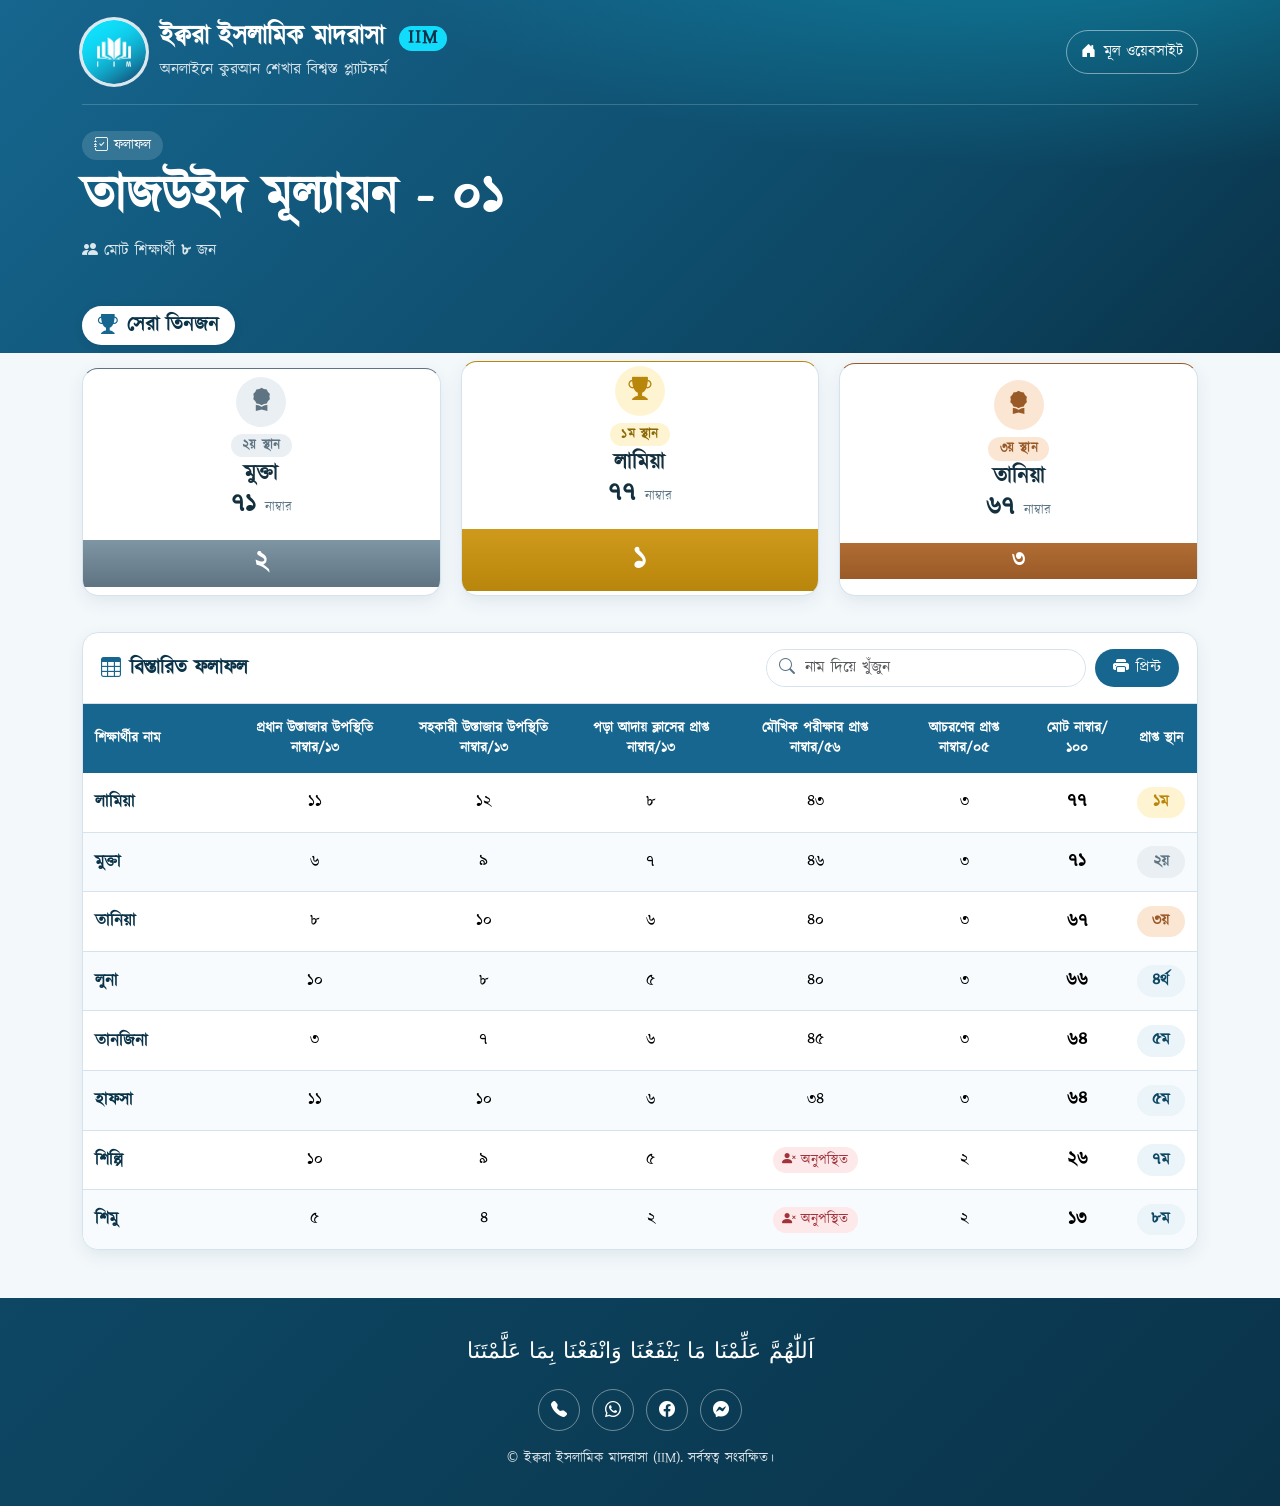
==== result.html @ 80e71060 "ruselt batch-1 add" ====
<!DOCTYPE html>
<html lang="bn">
<head>
  <meta charset="UTF-8">
  <meta name="viewport" content="width=device-width, initial-scale=1">
  <title>তাজউইদ মূল্যায়ন - ০১ | ফলাফল | ইক্বরা ইসলামিক মাদরাসা (IIM)</title>
  <meta name="description" content="ইক্বরা ইসলামিক মাদরাসা (IIM) — তাজউইদ মূল্যায়ন - ০১ পরীক্ষার ফলাফল।">
  <meta name="robots" content="noindex, nofollow">
  <meta name="theme-color" content="#16668f">

  <link rel="icon" type="image/png" href="assets/img/logo.png">
  <link rel="apple-touch-icon" href="assets/img/logo.png">

  <link href="https://cdn.jsdelivr.net/npm/bootstrap@5.3.3/dist/css/bootstrap.min.css" rel="stylesheet" crossorigin="anonymous">
  <link href="https://cdn.jsdelivr.net/npm/bootstrap-icons@1.11.3/font/bootstrap-icons.min.css" rel="stylesheet" crossorigin="anonymous">
  <link href="assets/css/style.css?v=8" rel="stylesheet">
</head>
<body>

  <a class="visually-hidden-focusable skip-link" href="#result">মূল বিষয়বস্তুতে যান</a>

  <!-- ===== Header / Hero ===== -->
  <header class="site-header">
    <div class="container">
      <div class="brand">
        <img class="brand-logo" src="assets/img/logo.png" width="72" height="72" alt="ইক্বরা ইসলামিক মাদরাসা লোগো">
        <div class="brand-text">
          <p class="brand-name">ইক্বরা ইসলামিক মাদরাসা <span class="brand-abbr">IIM</span></p>
          <p class="brand-tagline">অনলাইনে কুরআন শেখার বিশ্বস্ত প্ল্যাটফর্ম</p>
        </div>
        <a class="brand-link" href="https://iqra-islamic-madrasa.web.app/" aria-label="মূল ওয়েবসাইটে ফিরে যান">
          <i class="bi bi-house-door-fill" aria-hidden="true"></i>
          <span class="d-none d-sm-inline">মূল ওয়েবসাইট</span>
        </a>
      </div>

      <div class="exam-heading">
        <p class="exam-kicker"><i class="bi bi-journal-check" aria-hidden="true"></i> ফলাফল</p>
        <h1 class="exam-title" id="examTitle">তাজউইদ মূল্যায়ন - ০১</h1>
        <p class="exam-meta">
          <i class="bi bi-people-fill" aria-hidden="true"></i>
          মোট শিক্ষার্থী <strong id="totalStudents">—</strong> জন
        </p>
      </div>
    </div>
  </header>

  <main id="result" class="container main-wrap">

    <!-- ===== Top performers ===== -->
    <section class="podium-section" aria-labelledby="topHeading">
      <h2 class="section-title" id="topHeading">
        <i class="bi bi-trophy-fill" aria-hidden="true"></i> সেরা তিনজন
      </h2>
      <div class="podium" id="podium" aria-live="polite"></div>
    </section>

    <!-- ===== Result table ===== -->
    <section aria-labelledby="tableHeading">
      <div class="table-card">
        <div class="table-toolbar">
          <h2 class="section-title mb-0" id="tableHeading">
            <i class="bi bi-table" aria-hidden="true"></i> বিস্তারিত ফলাফল
          </h2>
          <div class="toolbar-actions">
            <div class="search-box">
              <i class="bi bi-search" aria-hidden="true"></i>
              <label for="searchInput" class="visually-hidden">শিক্ষার্থীর নাম খুঁজুন</label>
              <input id="searchInput" type="search" class="form-control" placeholder="নাম দিয়ে খুঁজুন" autocomplete="off">
            </div>
            <button type="button" class="btn btn-print" id="printBtn">
              <i class="bi bi-printer-fill" aria-hidden="true"></i>
              <span class="d-none d-sm-inline">প্রিন্ট</span>
            </button>
          </div>
        </div>

        <div class="table-responsive">
          <table class="table result-table align-middle mb-0">
            <caption class="visually-hidden">তাজউইদ মূল্যায়ন - ০১ এর ফলাফল তালিকা</caption>
            <thead>
              <tr>
                <th scope="col" class="col-name">শিক্ষার্থীর নাম</th>
                <th scope="col" class="text-center">প্রধান উস্তাজার উপস্থিতি নাম্বার/১৩</th>
                <th scope="col" class="text-center">সহকারী উস্তাজার উপস্থিতি নাম্বার/১৩</th>
                <th scope="col" class="text-center">পড়া আদায় ক্লাসের প্রাপ্ত নাম্বার/১৩</th>
                <th scope="col" class="text-center">মৌখিক পরীক্ষার প্রাপ্ত নাম্বার/৫৬</th>
                <th scope="col" class="text-center">আচরণের প্রাপ্ত নাম্বার/০৫</th>
                <th scope="col" class="text-center">মোট নাম্বার/১০০</th>
                <th scope="col" class="text-center">প্রাপ্ত স্থান</th>
              </tr>
            </thead>
            <tbody id="resultBody"></tbody>
          </table>
        </div>

        <div class="empty-state d-none" id="emptyState" role="status">
          <i class="bi bi-search" aria-hidden="true"></i>
          <p class="mb-0">এই নামে কোনো শিক্ষার্থী পাওয়া যায়নি। নামের বানান আবার দেখে খুঁজুন।</p>
        </div>
      </div>
    </section>

  </main>

  <!-- ===== Footer ===== -->
  <footer class="site-footer">
    <div class="container">
      <p class="dua" lang="ar" dir="rtl">اَللّٰهُمَّ عَلِّمْنَا مَا يَنْفَعُنَا وَانْفَعْنَا بِمَا عَلَّمْتَنَا</p>
      <div class="footer-links">
        <a href="tel:+8801760442635" aria-label="ফোন করুন"><i class="bi bi-telephone-fill" aria-hidden="true"></i></a>
        <a href="https://wa.me/8801760442635" target="_blank" rel="noopener noreferrer" aria-label="WhatsApp-এ যোগাযোগ করুন"><i class="bi bi-whatsapp" aria-hidden="true"></i></a>
        <a href="https://www.facebook.com/iqraislamicmadrasa" target="_blank" rel="noopener noreferrer" aria-label="Facebook পেজ দেখুন"><i class="bi bi-facebook" aria-hidden="true"></i></a>
        <a href="https://m.me/iqraislamicmadrasa" target="_blank" rel="noopener noreferrer" aria-label="Messenger-এ মেসেজ করুন"><i class="bi bi-messenger" aria-hidden="true"></i></a>
      </div>
      <p class="copyright">© ইক্বরা ইসলামিক মাদরাসা (IIM). সর্বস্বত্ব সংরক্ষিত।</p>
    </div>
  </footer>

  <script src="assets/js/data.js"></script>
  <script src="assets/js/app.js?v=2"></script>
</body>
</html>
---- assets/css/style.css ----
/* =========================================================
   ইক্বরা ইসলামিক মাদরাসা (IIM) — Result Sheet
   Theme colour from iqra-islamic-madrasa.web.app (#16668f)
   ========================================================= */

:root {
  --iim-primary: #16668f;
  --iim-primary-dark: #0d4764;
  --iim-deep: #0a3349;
  --iim-cyan: #12dcfc;       /* logo gradient top */
  --iim-tint: #eaf4f9;
  --iim-bg: #f3f8fb;
  --iim-surface: #ffffff;
  --iim-text: #14303f;
  --iim-muted: #5b7585;
  --iim-border: #d5e4ec;

  --gold: #b8860b;
  --gold-bg: #fff4d1;
  --silver: #5f7482;
  --silver-bg: #e9eff3;
  --bronze: #9a5a28;
  --bronze-bg: #fbe6d4;

  --font-display: 'CustomFont', 'Anek Bangla', 'Hind Siliguri', 'Noto Sans Bengali', 'Kalpurush', sans-serif;
  --font-body: 'CustomFont', 'Hind Siliguri', 'Noto Sans Bengali', 'Kalpurush', system-ui, -apple-system, 'Segoe UI', sans-serif;
  --radius: 16px;
}

*, *::before,
*::after { box-sizing: border-box; }

/* কাস্টম ফন্ট — পুরো পেজে ব্যবহৃত */
@font-face {
  font-family: 'CustomFont';
  src: url('../fonts/CustomFont.ttf') format('truetype');
  font-style: normal;
  font-display: swap;
}

body {
  margin: 0;
  font-family: var(--font-body);
  font-size: 1rem;
  line-height: 1.7;
  color: var(--iim-text);
  background: var(--iim-bg);
  -webkit-font-smoothing: antialiased;
}

:focus-visible {
  outline: 3px solid var(--iim-cyan);
  outline-offset: 2px;
}

.skip-link {
  position: absolute;
  top: 8px;
  left: 8px;
  z-index: 1000;
  padding: .5rem 1rem;
  background: #fff;
  color: var(--iim-primary-dark);
  border-radius: 8px;
}

/* ---------- Header ---------- */
.site-header {
  background:
    radial-gradient(1200px 400px at 85% -20%, rgba(18, 220, 252, .35), transparent 60%),
    linear-gradient(135deg, var(--iim-primary) 0%, var(--iim-primary-dark) 70%, var(--iim-deep) 100%);
  color: #fff;
  padding: 1.25rem 0 5.5rem;
}

.brand {
  display: flex;
  align-items: center;
  gap: .9rem;
  padding-bottom: 1.25rem;
  border-bottom: 1px solid rgba(255, 255, 255, .18);
}

.brand-logo {
  width: 64px;
  height: 64px;
  border-radius: 50%;
  flex: none;
  box-shadow: 0 0 0 3px rgba(255, 255, 255, .85);
  background: #fff;
}

.brand-text { min-width: 0; flex: 1; }

.brand-name {
  margin: 0;
  font-family: var(--font-display);
  font-weight: 700;
  font-size: clamp(1.15rem, 3.6vw, 1.65rem);
  line-height: 1.3;
}

.brand-abbr {
  display: inline-block;
  margin-left: .35rem;
  padding: 0 .55rem;
  font-size: .72em;
  font-weight: 600;
  letter-spacing: .06em;
  vertical-align: middle;
  color: var(--iim-deep);
  background: var(--iim-cyan);
  border-radius: 999px;
}

.brand-tagline {
  margin: .1rem 0 0;
  font-size: clamp(.85rem, 2.6vw, 1rem);
  color: rgba(255, 255, 255, .82);
}

.brand-link {
  flex: none;
  display: inline-flex;
  align-items: center;
  gap: .45rem;
  padding: .5rem .9rem;
  font-weight: 500;
  font-size: .92rem;
  color: #fff;
  text-decoration: none;
  border: 1px solid rgba(255, 255, 255, .45);
  border-radius: 999px;
  transition: background-color .2s, color .2s;
}

.brand-link:hover,
.brand-link:focus-visible {
  color: var(--iim-deep);
  background: #fff;
}

.exam-heading { padding-top: 1.6rem; }

.exam-kicker {
  display: inline-flex;
  align-items: center;
  gap: .4rem;
  margin: 0 0 .35rem;
  padding: .15rem .75rem;
  font-size: .9rem;
  font-weight: 500;
  background: rgba(255, 255, 255, .14);
  border-radius: 999px;
}

.exam-title {
  margin: 0;
  font-family: var(--font-display);
  font-weight: 700;
  font-size: clamp(1.9rem, 7vw, 3.2rem);
  line-height: 1.25;
}

.exam-meta {
  margin: .5rem 0 0;
  color: rgba(255, 255, 255, .85);
}

/* ---------- Main ---------- */
.main-wrap {
  margin-top: -3.4rem;
  padding-bottom: 3rem;
}

.section-title {
  display: flex;
  align-items: center;
  gap: .55rem;
  margin: 0 0 1rem;
  font-family: var(--font-display);
  font-weight: 700;
  font-size: 1.25rem;
  color: var(--iim-deep);
}

.section-title i { color: var(--iim-primary); }

/* Section title inside podium sits on a light surface, so give it a backing */
#topHeading {
  display: inline-flex;
  padding: .45rem 1rem;
  background: var(--iim-surface);
  border-radius: 999px;
  box-shadow: 0 2px 10px rgba(10, 51, 73, .12);
}

/* ---------- Podium ---------- */
.podium-section {
  margin-top: .5rem;
  margin-bottom: 1.75rem;
}

.podium {
  display: grid;
  grid-template-columns: 1fr;
  gap: .9rem;
}

.podium-card {
  display: grid;
  grid-template-areas:
    "icon rank  score"
    "icon name  score";
  grid-template-columns: auto 1fr auto;
  align-items: center;
  column-gap: .85rem;
  row-gap: .1rem;
  padding: 1rem 1.1rem;
  overflow: hidden;
  background: var(--iim-surface);
  border: 1px solid var(--iim-border);
  border-top: 5px solid var(--iim-border);
  border-radius: var(--radius);
  box-shadow: 0 6px 18px rgba(10, 51, 73, .08);
  animation: podium-rise .5s ease backwards;
}

.podium-card:nth-child(2) { animation-delay: .12s; }
.podium-card:nth-child(3) { animation-delay: .24s; }

@keyframes podium-rise {
  from { opacity: 0; transform: translateY(14px); }
  to   { opacity: 1; transform: translateY(0); }
}

.podium-icon {
  grid-area: icon;
  display: grid;
  place-items: center;
  width: 50px;
  height: 50px;
  font-size: 1.45rem;
  border-radius: 50%;
}

.podium-rank {
  grid-area: rank;
  align-self: end;
  justify-self: start;
  margin: 0;
  padding: .05rem .7rem;
  font-size: .8rem;
  font-weight: 600;
  letter-spacing: .02em;
  border-radius: 999px;
  background: var(--iim-tint);
  color: var(--iim-primary-dark);
}

.podium-name {
  grid-area: name;
  align-self: start;
  margin: 0;
  font-family: var(--font-display);
  font-size: clamp(1.15rem, 4.5vw, 1.35rem);
  font-weight: 700;
  line-height: 1.3;
  color: var(--iim-text);
}

.podium-score {
  grid-area: score;
  align-self: center;
  margin: 0;
  text-align: right;
  font-size: .8rem;
  color: var(--iim-muted);
}

.podium-score span {
  display: block;
  font-family: var(--font-display);
  font-size: 1.7rem;
  font-weight: 700;
  line-height: 1.15;
  color: var(--iim-text);
}

.podium-pedestal { display: none; }

.p-1 { border-top-color: var(--gold); }
.p-1 .podium-icon { color: var(--gold); background: var(--gold-bg); }
.p-1 .podium-rank { color: #8a6a05; background: var(--gold-bg); }

.p-2 { border-top-color: var(--silver); }
.p-2 .podium-icon { color: var(--silver); background: var(--silver-bg); }
.p-2 .podium-rank { color: var(--silver); background: var(--silver-bg); }

.p-3 { border-top-color: var(--bronze); }
.p-3 .podium-icon { color: var(--bronze); background: var(--bronze-bg); }
.p-3 .podium-rank { color: var(--bronze); background: var(--bronze-bg); }

@media (min-width: 768px) {
  .podium {
    grid-template-columns: repeat(3, 1fr);
    align-items: end;
    gap: 1.25rem;
  }

  .podium-card {
    grid-template-areas:
      "icon"
      "rank"
      "name"
      "score"
      "pedestal";
    grid-template-columns: 1fr;
    justify-items: center;
    row-gap: .15rem;
    padding: 1.5rem 1rem 0;
    text-align: center;
    border-top-width: 1px;
  }

  .p-2 { order: 1; }
  .p-1 { order: 2; }
  .p-3 { order: 3; }

  .podium-section { margin-bottom: 2.25rem; }

  .podium-icon { margin-bottom: .3rem; }

  .podium-name,
  .podium-score { text-align: center; }
  .podium-rank { justify-self: center; align-self: auto; }
  .podium-score span { display: inline; font-size: 1.55rem; margin-right: .25rem; }

  /* পেডেস্টাল — ১ম স্থান সবার উঁচুতে */
  .podium-pedestal {
    display: block;
    grid-area: pedestal;
    justify-self: stretch;
    margin: 1.15rem -1rem 0;
    padding: .95rem 0 1.05rem;
    font-family: var(--font-display);
    font-size: 1.9rem;
    font-weight: 700;
    line-height: 1;
    text-align: center;
    color: #fff;
    -webkit-print-color-adjust: exact;
    print-color-adjust: exact;
  }

  .p-1 .podium-pedestal { background: linear-gradient(180deg, #cf9a1c, var(--gold)); }
  .p-2 .podium-pedestal { padding: .6rem 0 .75rem; font-size: 1.6rem; background: linear-gradient(180deg, #7e95a3, var(--silver)); }
  .p-3 .podium-pedestal { padding: .35rem 0 .5rem; font-size: 1.4rem; background: linear-gradient(180deg, #b06c33, var(--bronze)); }
}

/* ---------- Table card ---------- */
.table-card {
  background: var(--iim-surface);
  border: 1px solid var(--iim-border);
  border-radius: var(--radius);
  box-shadow: 0 6px 18px rgba(10, 51, 73, .08);
  overflow: hidden;
}

.table-toolbar {
  display: flex;
  flex-wrap: wrap;
  align-items: center;
  justify-content: space-between;
  gap: .75rem;
  padding: 1rem 1.15rem;
  border-bottom: 1px solid var(--iim-border);
}

.toolbar-actions {
  display: flex;
  flex: 1 1 260px;
  justify-content: flex-end;
  gap: .6rem;
}

.search-box {
  position: relative;
  flex: 1 1 auto;
  max-width: 320px;
}

.search-box i {
  position: absolute;
  top: 50%;
  left: .85rem;
  transform: translateY(-50%);
  color: var(--iim-muted);
  pointer-events: none;
}

.search-box .form-control {
  padding-left: 2.4rem;
  font-family: var(--font-body);
  border-color: var(--iim-border);
  border-radius: 999px;
}

.search-box .form-control:focus {
  border-color: var(--iim-primary);
  box-shadow: 0 0 0 .2rem rgba(22, 102, 143, .2);
}

.btn-print {
  display: inline-flex;
  align-items: center;
  gap: .45rem;
  font-weight: 500;
  color: #fff;
  background: var(--iim-primary);
  border: 0;
  border-radius: 999px;
  padding: .45rem 1.1rem;
}

.btn-print:hover,
.btn-print:focus-visible {
  color: #fff;
  background: var(--iim-primary-dark);
}

/* ---------- Table (tablet / desktop) ---------- */
.result-table {
  --bs-table-bg: transparent;
  min-width: 860px;
  font-size: .98rem;
}

.result-table thead th {
  padding: .9rem .75rem;
  font-size: .86rem;
  font-weight: 600;
  line-height: 1.45;
  color: #fff;
  background: var(--iim-primary);
  border-bottom: 0;
  vertical-align: middle;
}

.result-table .col-name { min-width: 150px; }

.result-table tbody th,
.result-table tbody td {
  padding: .85rem .75rem;
  text-align: center;
  border-color: var(--iim-border);
}

.result-table tbody tr:nth-child(even) > * { background: #f7fbfd; }
.result-table tbody tr:hover > * { background: var(--iim-tint); }

.result-table tbody th.c-name {
  text-align: left;
  font-family: var(--font-display);
  font-weight: 600;
  font-size: 1.05rem;
  color: var(--iim-deep);
}

/* নাম কলাম স্ক্রল করার সময় স্থির থাকবে */
.result-table .col-name,
.result-table tbody th.c-name {
  position: sticky;
  left: 0;
  z-index: 1;
}

.result-table tbody th.c-name { background: var(--iim-surface); }
.result-table tbody tr:nth-child(even) > th.c-name { background: #f7fbfd; }
.result-table tbody tr:hover > th.c-name { background: var(--iim-tint); }
.result-table thead .col-name { background: var(--iim-primary); }

.c-total {
  font-family: var(--font-display);
  font-weight: 700;
  font-size: 1.1rem;
  color: var(--iim-primary-dark);
}

.rank-badge {
  display: inline-block;
  min-width: 3rem;
  padding: .15rem .75rem;
  font-weight: 600;
  color: var(--iim-primary-dark);
  background: var(--iim-tint);
  border-radius: 999px;
}

.rank-badge.rank-1 { color: var(--gold); background: var(--gold-bg); }
.rank-badge.rank-2 { color: var(--silver); background: var(--silver-bg); }
.rank-badge.rank-3 { color: var(--bronze); background: var(--bronze-bg); }

.absent-badge {
  display: inline-flex;
  align-items: center;
  gap: .3rem;
  padding: .1rem .6rem;
  font-size: .85rem;
  font-weight: 500;
  color: #a1343a;
  background: #fde8ea;
  border-radius: 999px;
  white-space: nowrap;
}

.empty-state {
  padding: 2rem 1rem;
  text-align: center;
  color: var(--iim-muted);
}

.empty-state i { display: block; margin-bottom: .5rem; font-size: 1.8rem; }

/* ---------- Table → cards (mobile) ---------- */
@media (max-width: 767.98px) {
  .table-toolbar { padding: .9rem; }
  .toolbar-actions { flex-basis: 100%; justify-content: stretch; }
  .search-box { max-width: none; }

  .table-responsive { overflow: visible; padding: .9rem; background: var(--iim-bg); }

  .result-table { min-width: 0; }
  .result-table thead { display: none; }
  .result-table,
  .result-table tbody { display: block; }

  .result-table tbody tr {
    position: relative;
    display: block;
    margin-bottom: .9rem;
    background: var(--iim-surface);
    border: 1px solid var(--iim-border);
    border-radius: 14px;
    overflow: hidden;
    box-shadow: 0 3px 10px rgba(10, 51, 73, .06);
  }

  .result-table tbody tr:last-child { margin-bottom: 0; }
  .result-table tbody tr[hidden] { display: none; }

  .result-table tbody tr:nth-child(even) > *,
  .result-table tbody tr:hover > * { background: transparent; }

  .result-table tbody th.c-name {
    position: static;
    display: block;
    padding: .8rem 5.5rem .8rem 1rem;
    text-align: left;
    font-size: 1.15rem;
    color: #fff;
    background: var(--iim-primary);
    border: 0;
  }

  .result-table tbody tr:nth-child(even) > th.c-name,
  .result-table tbody tr:hover > th.c-name { background: var(--iim-primary); }

  .result-table tbody td {
    display: flex;
    align-items: center;
    justify-content: space-between;
    gap: 1rem;
    padding: .6rem 1rem;
    text-align: right;
    font-weight: 600;
    border-width: 0 0 1px;
  }

  .result-table tbody td::before {
    content: attr(data-label);
    flex: 1;
    text-align: left;
    font-weight: 400;
    font-size: .92rem;
    color: var(--iim-muted);
  }

  .result-table tbody td.c-total {
    background: var(--iim-tint) !important;
    border-bottom: 0;
  }

  .result-table tbody td.c-total::before { color: var(--iim-primary-dark); font-weight: 600; }

  /* প্রাপ্ত স্থান কার্ডের উপরের ডান কোণায় */
  .result-table tbody td.c-rank {
    position: absolute;
    top: .65rem;
    right: .75rem;
    display: block;
    padding: 0;
    border: 0;
  }

  .result-table tbody td.c-rank::before { content: none; }
  .result-table tbody td.c-rank .rank-badge { background: #fff; }
}

/* ---------- Footer ---------- */
.site-footer {
  padding: 2rem 0 2.25rem;
  text-align: center;
  color: rgba(255, 255, 255, .85);
  background: linear-gradient(135deg, var(--iim-primary-dark), var(--iim-deep));
}

.dua {
  margin: 0 0 1rem;
  font-family: 'CustomFont', 'Amiri', 'Noto Naskh Arabic', 'Traditional Arabic', serif;
  font-size: 1.35rem;
  line-height: 2;
  color: #fff;
}

.footer-links {
  display: flex;
  justify-content: center;
  gap: .75rem;
  margin-bottom: 1rem;
}

.footer-links a {
  display: grid;
  place-items: center;
  width: 42px;
  height: 42px;
  color: #fff;
  text-decoration: none;
  border: 1px solid rgba(255, 255, 255, .4);
  border-radius: 50%;
  transition: background-color .2s, color .2s;
}

.footer-links a:hover,
.footer-links a:focus-visible {
  color: var(--iim-deep);
  background: var(--iim-cyan);
}

.copyright { margin: 0; font-size: .85rem; }

/* ---------- Motion & print ---------- */
@media (prefers-reduced-motion: reduce) {
  * { transition: none !important; animation: none !important; scroll-behavior: auto !important; }
}

@media print {
  /* A4 ল্যান্ডস্কেপ — চারদিকে ০.৫ ইঞ্চি (Word-এর 'Narrow' মার্জিন) */
  @page { size: A4 landscape; margin: 0.5in; }

  * { -webkit-print-color-adjust: exact; print-color-adjust: exact; }

  /* প্রথম পেজের উপরে মোট ~2.5cm ফাঁকা (পেজ মার্জিন 12.7mm + body padding 12.3mm) */
  body { background: #fff; padding-top: 12.3mm; }

  /* প্রতিষ্ঠানের হেডিং শুধু প্রথম পেজে — কমপ্যাক্ট */
  .site-header {
    padding: 0 0 .6rem;
    color: #000;
    background: #fff;
    border-bottom: 3px solid var(--iim-primary);
  }
  /* প্রথম পেজ: ব্র্যান্ড বামে, ফলাফল শিরোনাম তার ডান পাশে — এক সারিতে */
  .site-header .container {
    display: flex;
    align-items: center;
    justify-content: space-between;
    gap: 1rem;
  }
  .brand { padding-bottom: 0; border-bottom: 0; }
  .brand-logo { width: 40px; height: 40px; box-shadow: 0 0 0 2px #fff; }
  .brand-link, .toolbar-actions, .site-footer .footer-links, .skip-link { display: none !important; }
  .brand-tagline, .exam-meta { color: #333; }
  .exam-kicker { background: #eef; color: #000; }
  .exam-heading { padding-top: 0; text-align: right; }
  .exam-title { font-size: 1.5rem; }
  .exam-meta { font-size: .9rem; }

  .main-wrap { margin-top: 0; padding-bottom: 1rem; }
  .podium-section { display: none; }

  .section-title { margin-bottom: .5rem; font-size: 1.05rem; }

  .table-card { border: 1px solid #b9c9d3; border-radius: 8px; box-shadow: none; }
  .table-toolbar { padding: .5rem .75rem; border-bottom-color: #ccc; }
  .table-responsive { overflow: visible !important; }

  /* টেবিল কমপ্যাক্ট — পূর্ণ প্রস্থ ব্যবহার করবে */
  .result-table { min-width: 0; width: 100%; font-size: .8rem; }
  .result-table thead th,
  .result-table thead .col-name {
    padding: .5rem;
    font-size: .74rem;
    color: #000;
    background: #e5eef3 !important;
  }
  .result-table tbody th,
  .result-table tbody td { padding: .4rem .5rem; line-height: 1.35; }
  .result-table .col-name,
  .result-table tbody th.c-name { position: static; }
  .c-total { font-size: .9rem; }
  .rank-badge { min-width: 0; padding: .05rem .5rem; font-size: .75rem; }

  /* সারি কখনো মাঝখানে ভাঙবে না */
  .result-table tbody tr { break-inside: avoid; page-break-inside: avoid; }
  /* প্রতি পেজে ১০ জন */
  .result-table tbody tr.page-break { break-before: page; page-break-before: always; }

  .site-footer { padding: 1rem 0; color: #000; background: #fff; border-top: 1px solid #ccc; }
  .dua { color: #000; }
}
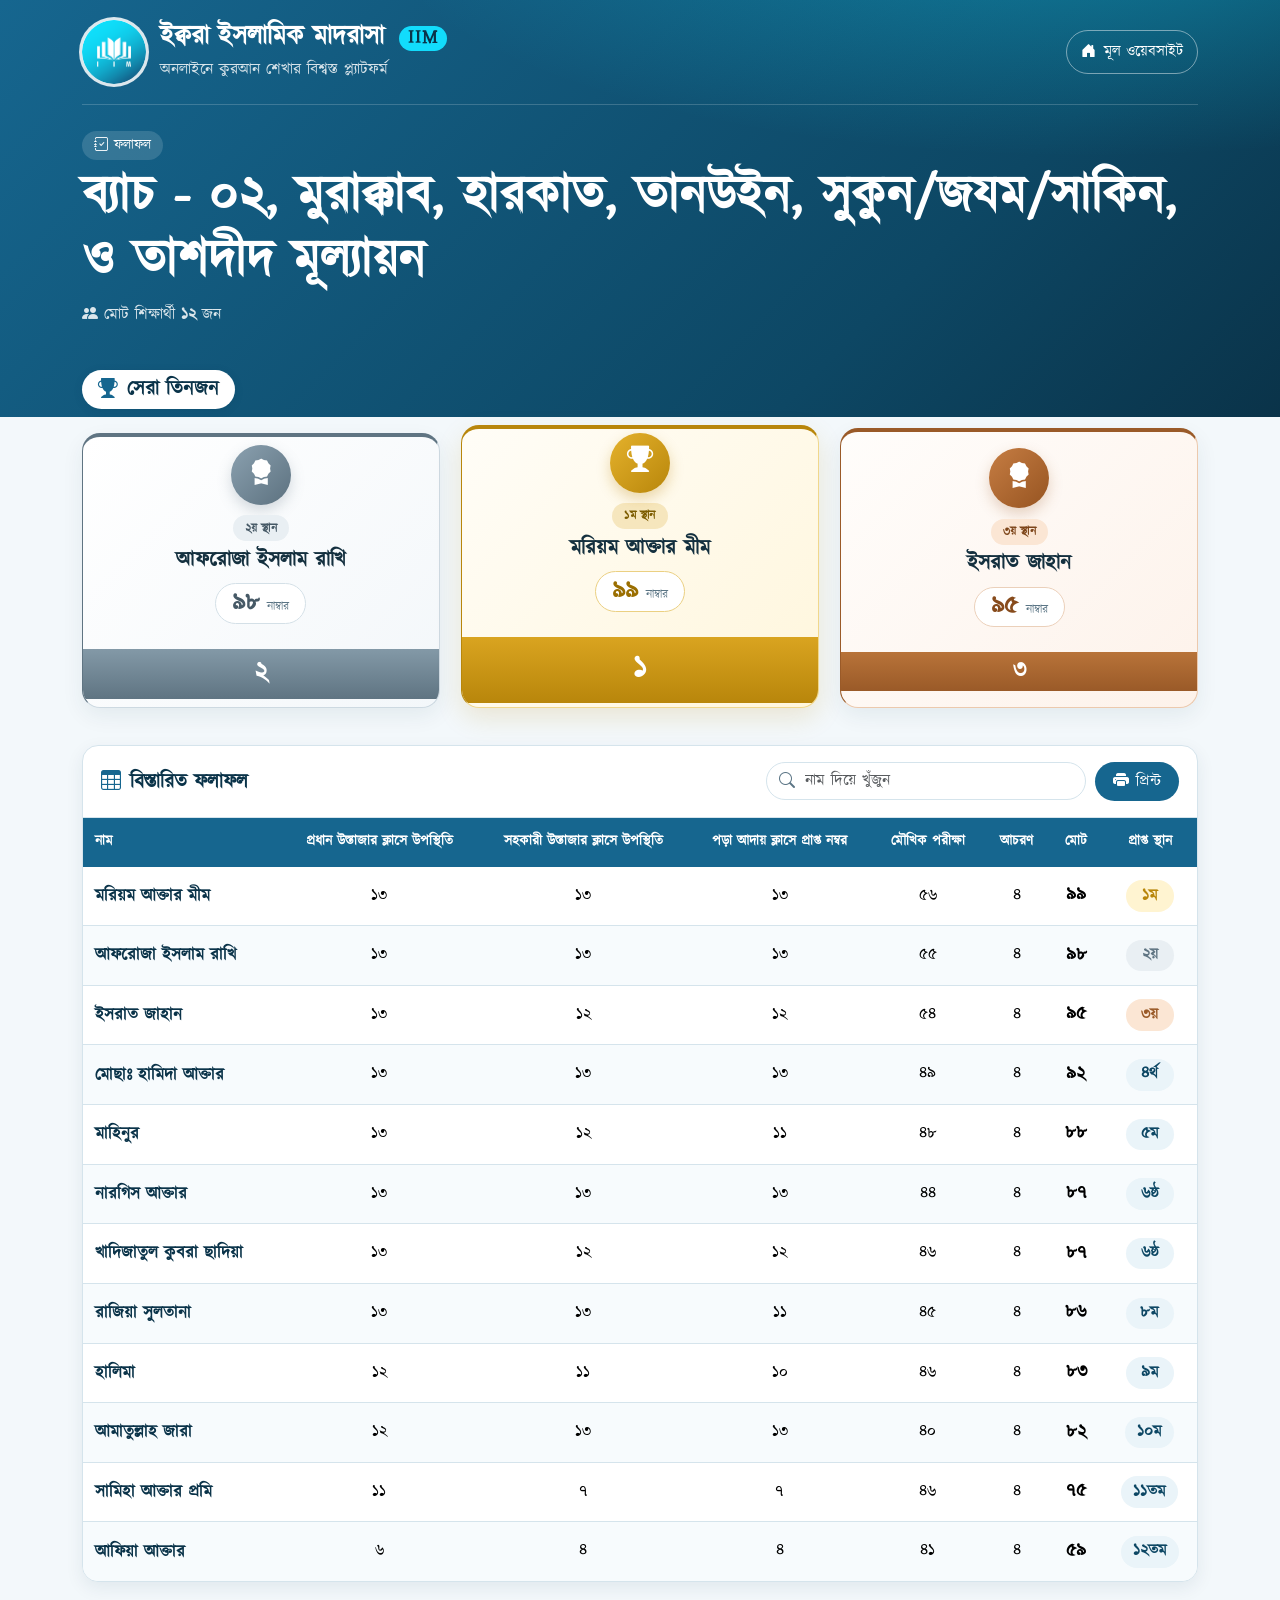
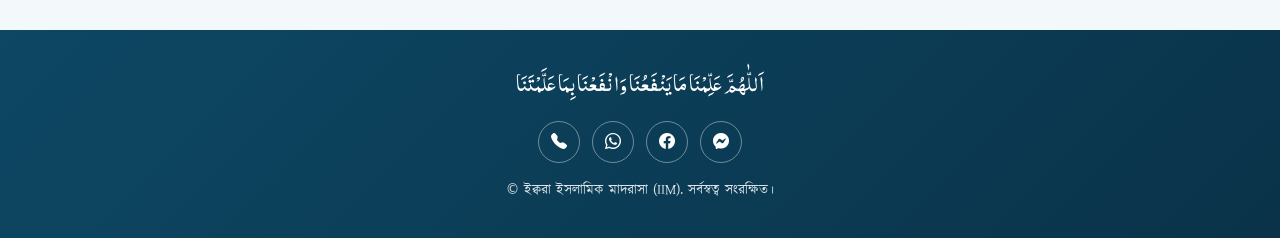
==== commit 4f282b63: "Class batch 02 ruselt add" ====
--- a/result.html
+++ b/result.html
@@ -13,7 +13,7 @@
 
   <link href="https://cdn.jsdelivr.net/npm/bootstrap@5.3.3/dist/css/bootstrap.min.css" rel="stylesheet" crossorigin="anonymous">
   <link href="https://cdn.jsdelivr.net/npm/bootstrap-icons@1.11.3/font/bootstrap-icons.min.css" rel="stylesheet" crossorigin="anonymous">
-  <link href="assets/css/style.css?v=8" rel="stylesheet">
+  <link href="assets/css/style.css?v=9" rel="stylesheet">
 </head>
 <body>
 
@@ -80,13 +80,13 @@
             <caption class="visually-hidden">তাজউইদ মূল্যায়ন - ০১ এর ফলাফল তালিকা</caption>
             <thead>
               <tr>
-                <th scope="col" class="col-name">শিক্ষার্থীর নাম</th>
-                <th scope="col" class="text-center">প্রধান উস্তাজার উপস্থিতি নাম্বার/১৩</th>
-                <th scope="col" class="text-center">সহকারী উস্তাজার উপস্থিতি নাম্বার/১৩</th>
-                <th scope="col" class="text-center">পড়া আদায় ক্লাসের প্রাপ্ত নাম্বার/১৩</th>
-                <th scope="col" class="text-center">মৌখিক পরীক্ষার প্রাপ্ত নাম্বার/৫৬</th>
-                <th scope="col" class="text-center">আচরণের প্রাপ্ত নাম্বার/০৫</th>
-                <th scope="col" class="text-center">মোট নাম্বার/১০০</th>
+                <th scope="col" class="col-name">নাম</th>
+                <th scope="col" class="text-center">প্রধান উস্তাজার ক্লাসে উপস্থিতি</th>
+                <th scope="col" class="text-center">সহকারী উস্তাজার ক্লাসে উপস্থিতি</th>
+                <th scope="col" class="text-center">পড়া আদায় ক্লাসে প্রাপ্ত নম্বর</th>
+                <th scope="col" class="text-center">মৌখিক পরীক্ষা</th>
+                <th scope="col" class="text-center">আচরণ</th>
+                <th scope="col" class="text-center">মোট</th>
                 <th scope="col" class="text-center">প্রাপ্ত স্থান</th>
               </tr>
             </thead>
--- a/assets/css/style.css
+++ b/assets/css/style.css
@@ -30,10 +30,18 @@
 *, *::before,
 *::after { box-sizing: border-box; }
 
-/* কাস্টম ফন্ট — পুরো পেজে ব্যবহৃত */
+/* কাস্টম ফন্ট — বাংলা (পুরো পেজে ব্যবহৃত) */
 @font-face {
   font-family: 'CustomFont';
   src: url('../fonts/CustomFont.ttf') format('truetype');
+  font-style: normal;
+  font-display: swap;
+}
+
+/* আরবি লেখার ফন্ট (দোয়া ইত্যাদি) */
+@font-face {
+  font-family: 'IIMArabic';
+  src: url('../fonts/iimarabicfont.ttf') format('truetype');
   font-style: normal;
   font-display: swap;
 }
@@ -198,32 +206,39 @@
 /* ---------- Podium ---------- */
 .podium-section {
   margin-top: .5rem;
-  margin-bottom: 1.75rem;
+  margin-bottom: 1.85rem;
 }
 
 .podium {
   display: grid;
   grid-template-columns: 1fr;
-  gap: .9rem;
+  gap: .95rem;
 }
 
 .podium-card {
+  position: relative;
   display: grid;
   grid-template-areas:
     "icon rank  score"
     "icon name  score";
   grid-template-columns: auto 1fr auto;
   align-items: center;
-  column-gap: .85rem;
-  row-gap: .1rem;
-  padding: 1rem 1.1rem;
+  column-gap: .95rem;
+  row-gap: .2rem;
+  padding: 1.05rem 1.2rem;
   overflow: hidden;
   background: var(--iim-surface);
   border: 1px solid var(--iim-border);
-  border-top: 5px solid var(--iim-border);
-  border-radius: var(--radius);
-  box-shadow: 0 6px 18px rgba(10, 51, 73, .08);
+  border-left: 5px solid var(--iim-border);
+  border-radius: 18px;
+  box-shadow: 0 8px 22px rgba(10, 51, 73, .07);
+  transition: transform .25s ease, box-shadow .25s ease;
   animation: podium-rise .5s ease backwards;
+}
+
+.podium-card:hover {
+  transform: translateY(-3px);
+  box-shadow: 0 12px 28px rgba(10, 51, 73, .12);
 }
 
 .podium-card:nth-child(2) { animation-delay: .12s; }
@@ -238,10 +253,11 @@
   grid-area: icon;
   display: grid;
   place-items: center;
-  width: 50px;
-  height: 50px;
-  font-size: 1.45rem;
-  border-radius: 50%;
+  width: 54px;
+  height: 54px;
+  font-size: 1.5rem;
+  border-radius: 16px;
+  box-shadow: inset 0 2px 6px rgba(255, 255, 255, .65), 0 4px 10px rgba(0, 0, 0, .06);
 }
 
 .podium-rank {
@@ -249,9 +265,9 @@
   align-self: end;
   justify-self: start;
   margin: 0;
-  padding: .05rem .7rem;
-  font-size: .8rem;
-  font-weight: 600;
+  padding: .15rem .75rem;
+  font-size: .78rem;
+  font-weight: 700;
   letter-spacing: .02em;
   border-radius: 999px;
   background: var(--iim-tint);
@@ -263,49 +279,128 @@
   align-self: start;
   margin: 0;
   font-family: var(--font-display);
-  font-size: clamp(1.15rem, 4.5vw, 1.35rem);
+  font-size: clamp(1.12rem, 4.3vw, 1.32rem);
   font-weight: 700;
-  line-height: 1.3;
+  line-height: 1.35;
   color: var(--iim-text);
+  word-break: break-word;
 }
 
 .podium-score {
   grid-area: score;
   align-self: center;
   margin: 0;
-  text-align: right;
-  font-size: .8rem;
+  padding: .45rem .8rem;
+  text-align: center;
+  font-size: .75rem;
+  font-weight: 500;
   color: var(--iim-muted);
+  background: var(--iim-bg);
+  border: 1px solid var(--iim-border);
+  border-radius: 14px;
+  min-width: 72px;
 }
 
 .podium-score span {
   display: block;
   font-family: var(--font-display);
-  font-size: 1.7rem;
+  font-size: 1.6rem;
   font-weight: 700;
-  line-height: 1.15;
+  line-height: 1.1;
   color: var(--iim-text);
 }
 
 .podium-pedestal { display: none; }
 
-.p-1 { border-top-color: var(--gold); }
-.p-1 .podium-icon { color: var(--gold); background: var(--gold-bg); }
-.p-1 .podium-rank { color: #8a6a05; background: var(--gold-bg); }
-
-.p-2 { border-top-color: var(--silver); }
-.p-2 .podium-icon { color: var(--silver); background: var(--silver-bg); }
-.p-2 .podium-rank { color: var(--silver); background: var(--silver-bg); }
-
-.p-3 { border-top-color: var(--bronze); }
-.p-3 .podium-icon { color: var(--bronze); background: var(--bronze-bg); }
-.p-3 .podium-rank { color: var(--bronze); background: var(--bronze-bg); }
-
+/* ১ম স্থান — গোল্ডেন প্রিমিয়াম কার্ড */
+.p-1 {
+  background: linear-gradient(135deg, #fffdf7 0%, #fff6dc 100%);
+  border-color: #f0d78c;
+  border-left: 6px solid var(--gold);
+  box-shadow: 0 10px 26px rgba(184, 134, 11, .16);
+}
+.p-1 .podium-icon {
+  color: #fff;
+  background: linear-gradient(135deg, #e5b22c, #b8860b);
+  box-shadow: 0 6px 14px rgba(184, 134, 11, .3);
+}
+.p-1 .podium-rank {
+  color: #7c5c00;
+  background: rgba(212, 160, 23, .22);
+}
+.p-1 .podium-score {
+  background: #fff;
+  border-color: #ebd082;
+}
+.p-1 .podium-score span { color: #9a6e00; }
+
+/* ২য় স্থান — সিলভার প্রিমিয়াম কার্ড */
+.p-2 {
+  background: linear-gradient(135deg, #ffffff 0%, #f3f7fa 100%);
+  border-color: #cdd9e1;
+  border-left: 6px solid var(--silver);
+}
+.p-2 .podium-icon {
+  color: #fff;
+  background: linear-gradient(135deg, #8ba1b0, #5c717f);
+  box-shadow: 0 6px 14px rgba(95, 116, 130, .25);
+}
+.p-2 .podium-rank {
+  color: #465966;
+  background: var(--silver-bg);
+}
+.p-2 .podium-score {
+  background: #fff;
+  border-color: #d4e0e7;
+}
+.p-2 .podium-score span { color: #465966; }
+
+/* ৩য় স্থান — ব্রোঞ্জ প্রিমিয়াম কার্ড */
+.p-3 {
+  background: linear-gradient(135deg, #fffdfb 0%, #fdf2ea 100%);
+  border-color: #ecc9ad;
+  border-left: 6px solid var(--bronze);
+}
+.p-3 .podium-icon {
+  color: #fff;
+  background: linear-gradient(135deg, #c67d43, #965421);
+  box-shadow: 0 6px 14px rgba(154, 90, 40, .25);
+}
+.p-3 .podium-rank {
+  color: #7d4519;
+  background: var(--bronze-bg);
+}
+.p-3 .podium-score {
+  background: #fff;
+  border-color: #ebd0ba;
+}
+.p-3 .podium-score span { color: #874b1c; }
+
+/* মোবাইল ডিভাইসে অত্যন্ত ছোট স্ক্রিনের জন্য অপ্টিমাইজেশন */
+@media (max-width: 400px) {
+  .podium-card {
+    padding: .9rem .95rem;
+    column-gap: .75rem;
+  }
+  .podium-icon {
+    width: 46px;
+    height: 46px;
+    font-size: 1.3rem;
+    border-radius: 13px;
+  }
+  .podium-score {
+    padding: .35rem .6rem;
+    min-width: 64px;
+  }
+  .podium-score span { font-size: 1.4rem; }
+}
+
+/* ট্যাবলেট ও ডেস্কটপ ভিউ */
 @media (min-width: 768px) {
   .podium {
     grid-template-columns: repeat(3, 1fr);
     align-items: end;
-    gap: 1.25rem;
+    gap: 1.35rem;
   }
 
   .podium-card {
@@ -317,34 +412,48 @@
       "pedestal";
     grid-template-columns: 1fr;
     justify-items: center;
-    row-gap: .15rem;
-    padding: 1.5rem 1rem 0;
+    row-gap: .3rem;
+    padding: 1.65rem 1.15rem 0;
     text-align: center;
-    border-top-width: 1px;
-  }
-
-  .p-2 { order: 1; }
+    border-left-width: 1px;
+    border-top-width: 4px;
+  }
+
+  .p-1 { border-top-color: var(--gold); padding-top: 2rem; }
+  .p-2 { order: 1; border-top-color: var(--silver); }
   .p-1 { order: 2; }
-  .p-3 { order: 3; }
-
-  .podium-section { margin-bottom: 2.25rem; }
-
-  .podium-icon { margin-bottom: .3rem; }
+  .p-3 { order: 3; border-top-color: var(--bronze); }
+
+  .podium-section { margin-bottom: 2.35rem; }
+
+  .podium-icon {
+    width: 60px;
+    height: 60px;
+    font-size: 1.65rem;
+    border-radius: 50%;
+    margin-bottom: .35rem;
+  }
 
   .podium-name,
   .podium-score { text-align: center; }
   .podium-rank { justify-self: center; align-self: auto; }
-  .podium-score span { display: inline; font-size: 1.55rem; margin-right: .25rem; }
+
+  .podium-score {
+    margin-top: .25rem;
+    padding: .35rem 1rem;
+    border-radius: 999px;
+  }
+  .podium-score span { display: inline; font-size: 1.5rem; margin-right: .25rem; }
 
   /* পেডেস্টাল — ১ম স্থান সবার উঁচুতে */
   .podium-pedestal {
     display: block;
     grid-area: pedestal;
     justify-self: stretch;
-    margin: 1.15rem -1rem 0;
-    padding: .95rem 0 1.05rem;
+    margin: 1.25rem -1.15rem 0;
+    padding: 1.05rem 0 1.15rem;
     font-family: var(--font-display);
-    font-size: 1.9rem;
+    font-size: 1.95rem;
     font-weight: 700;
     line-height: 1;
     text-align: center;
@@ -353,10 +462,11 @@
     print-color-adjust: exact;
   }
 
-  .p-1 .podium-pedestal { background: linear-gradient(180deg, #cf9a1c, var(--gold)); }
-  .p-2 .podium-pedestal { padding: .6rem 0 .75rem; font-size: 1.6rem; background: linear-gradient(180deg, #7e95a3, var(--silver)); }
-  .p-3 .podium-pedestal { padding: .35rem 0 .5rem; font-size: 1.4rem; background: linear-gradient(180deg, #b06c33, var(--bronze)); }
-}
+  .p-1 .podium-pedestal { background: linear-gradient(180deg, #d9a420, var(--gold)); }
+  .p-2 .podium-pedestal { padding: .68rem 0 .8rem; font-size: 1.65rem; background: linear-gradient(180deg, #8399a7, var(--silver)); }
+  .p-3 .podium-pedestal { padding: .42rem 0 .55rem; font-size: 1.45rem; background: linear-gradient(180deg, #b87339, var(--bronze)); }
+}
+
 
 /* ---------- Table card ---------- */
 .table-card {
@@ -617,7 +727,7 @@
 
 .dua {
   margin: 0 0 1rem;
-  font-family: 'CustomFont', 'Amiri', 'Noto Naskh Arabic', 'Traditional Arabic', serif;
+  font-family: 'IIMArabic', 'Amiri', 'Noto Naskh Arabic', 'Traditional Arabic', serif;
   font-size: 1.35rem;
   line-height: 2;
   color: #fff;
